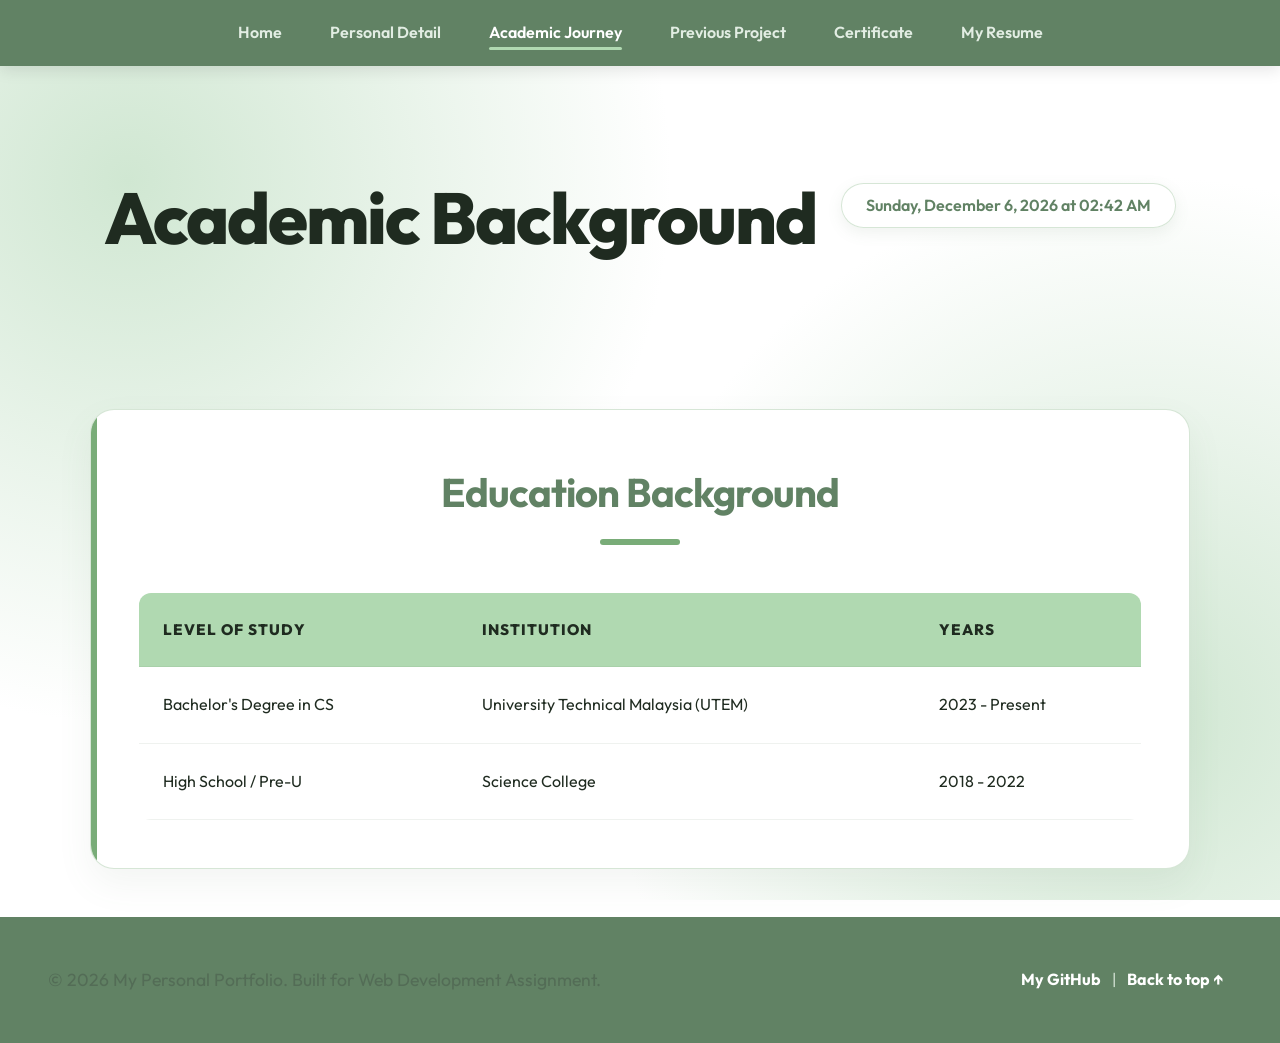
==== academic.html @ 85482de9 "Initial commit" ====
<!DOCTYPE html>
<html lang="en">

<head>
    <meta charset="UTF-8">
    <meta name="viewport" content="width=device-width, initial-scale=1.0">
    <title>Academic Journey - My Portfolio</title>
    <link rel="preconnect" href="https://fonts.googleapis.com">
    <link rel="preconnect" href="https://fonts.gstatic.com" crossorigin>
    <link href="https://fonts.googleapis.com/css2?family=Outfit:wght@300;400;600;700&display=swap" rel="stylesheet">
    <link rel="stylesheet" href="styles.css">
</head>

<body>
    <header id="top">
        <nav>
            <ul class="nav-links">
                <li><a href="index.html">Home</a></li>
                <li><a href="personal_detail.html">Personal Detail</a></li>
                <li><a href="academic.html" class="active">Academic Journey</a></li>
                <li><a href="projects.html">Previous Project</a></li>
                <li><a href="certificates.html">Certificate</a></li>
                <li><a href="resume.html">My Resume</a></li>
            </ul>
        </nav>
        <div class="hero">
            <h1>Academic Background</h1>
            <p id="datetime-display"></p>
        </div>
    </header>

    <main>
        <!-- EDUCATION TABLE -->
        <section id="education" class="container bg-light">
            <h2>Education Background</h2>
            <article>
                <table class="education-table">
                    <thead>
                        <tr>
                            <th>Level of Study</th>
                            <th>Institution</th>
                            <th>Years</th>
                        </tr>
                    </thead>
                    <tbody>
                        <tr>
                            <td>Bachelor's Degree in CS</td>
                            <td>University Technical Malaysia (UTEM)</td>
                            <td>2023 - Present</td>
                        </tr>
                        <tr>
                            <td>High School / Pre-U</td>
                            <td>Science College</td>
                            <td>2018 - 2022</td>
                        </tr>
                    </tbody>
                </table>
            </article>
        </section>
    </main>

    <footer>
        <p>&copy; 2026 My Personal Portfolio. Built for Web Development Assignment.</p>
        <div class="footer-links">
            <a href="https://github.com/" target="_blank" rel="noopener">My GitHub</a> |
            <a href="#top">Back to top ↑</a>
        </div>
    </footer>

    <script src="script.js"></script>
</body>

</html>
---- styles.css ----
/* =======================================================
   PREMIUM GREEN & WHITE THEME
   ======================================================= */

/* Custom Variables for the Green Theme */
:root {
    --color-dark: #618264;      /* Deepest Green - Used for Top Nav */
    --color-medium: #79AC78;    /* Medium Green */
    --color-light: #B0D9B1;     /* Light Green */
    --color-bg: #D0E7D2;        /* Very Light Green */
    
    --text-main: #1f2b20;       /* Very dark green for high contrast readability */
    --text-muted: #536c56;      /* Muted dark green */
    
    --card-bg: #ffffff;
    --card-border: rgba(121, 172, 120, 0.3);
    --card-shadow: 0 15px 35px rgba(97, 130, 100, 0.08);
}

/* Reset and Global Styles */
* {
    box-sizing: border-box;
    margin: 0;
    padding: 0;
}

body {
    font-family: 'Outfit', sans-serif;
    /* Combination of white and green for the body */
    background-color: #ffffff;
    background-image: 
        radial-gradient(circle at 10% 20%, var(--color-bg) 0%, transparent 40%),
        radial-gradient(circle at 90% 80%, var(--color-bg) 0%, transparent 40%);
    background-attachment: fixed;
    color: var(--text-main);
    line-height: 1.7;
    scroll-behavior: smooth;
    min-height: 100vh;
    display: flex;
    flex-direction: column;
    overflow-x: hidden;
}

main {
    flex: 1;
    animation: fadeIn 0.8s ease-out; /* Page load animation */
}

@keyframes fadeIn {
    from { opacity: 0; transform: translateY(15px); }
    to { opacity: 1; transform: translateY(0); }
}

/* ---------------- HEADER & NAV ---------------- */
header {
    /* No heavy gradient behind hero, keep it clean */
    background: transparent;
}

nav {
    display: flex;
    justify-content: center;
    align-items: center;
    padding: 1.2rem 5%;
    /* Dark Blue Navigation Bar */
    background-color: var(--color-dark);
    position: sticky;
    top: 0;
    z-index: 1000;
    box-shadow: 0 4px 15px rgba(0, 0, 0, 0.1);
}

.nav-links {
    list-style: none;
    display: flex;
    gap: 3rem;
    flex-wrap: wrap;
    justify-content: center;
}

.nav-links a {
    color: #e2ede3; /* Lightest contrast */
    text-decoration: none;
    font-size: 1rem;
    font-weight: 600;
    position: relative;
    padding: 0.5rem 0;
    transition: color 0.3s ease;
}

/* Micro-interaction: Animated Underline on Navbar */
.nav-links a::after {
    content: '';
    position: absolute;
    width: 0;
    height: 3px;
    bottom: 0;
    left: 0;
    background-color: var(--color-light); /* Light green underline */
    border-radius: 2px;
    transition: width 0.3s ease;
}

.nav-links a:hover, .nav-links a.active {
    color: #ffffff; /* Brilliant white on hover/active */
}

.nav-links a:hover::after, .nav-links a.active::after {
    width: 100%;
}

/* ---------------- HERO SECTION ---------------- */
.hero {
    display: flex;
    align-items: center;
    justify-content: space-between;
    padding: 7rem 5% 6rem;
    position: relative;
    max-width: 1200px;
    margin: 0 auto;
    text-align: left;
}

.hero-content {
    flex: 1;
    max-width: 50%;
}

.hero-image {
    flex: 1;
    display: flex;
    justify-content: flex-end;
}

.blob-img {
    width: 450px;
    height: 450px;
    object-fit: cover;
    border-radius: 60% 40% 30% 70% / 60% 30% 70% 40%;
    animation: morph 8s ease-in-out infinite;
    box-shadow: 0 15px 35px rgba(97, 130, 100, 0.2);
    border: 5px solid var(--color-light);
}

@keyframes morph {
    0% { border-radius: 60% 40% 30% 70% / 60% 30% 70% 40%; }
    50% { border-radius: 30% 60% 70% 40% / 50% 60% 30% 60%; }
    100% { border-radius: 60% 40% 30% 70% / 60% 30% 70% 40%; }
}

.hero h1 {
    font-size: 4.5rem;
    font-weight: 800;
    color: var(--text-main);
    margin-bottom: 0.5rem;
    letter-spacing: -2px;
    line-height: 1.1;
}

.role-text {
    font-size: 1.8rem;
    color: var(--text-muted);
    margin-bottom: 1.5rem;
    font-weight: 600;
}

.hero-desc {
    font-size: 1.1rem;
    color: var(--text-muted);
    margin-bottom: 2rem;
    max-width: 90%;
}

#datetime-display {
    color: var(--color-dark);
    font-size: 1rem;
    font-weight: 600;
    background: rgba(255, 255, 255, 0.9);
    display: inline-block;
    padding: 0.5rem 1.5rem;
    border-radius: 30px;
    box-shadow: 0 5px 15px rgba(97, 130, 100, 0.1);
    border: 1px solid var(--card-border);
    margin-bottom: 2rem;
}

/* ---------------- LAYOUT CONTAINERS ---------------- */
.container {
    max-width: 1100px;
    margin: 0 auto;
    padding: 3rem 2rem;
}

.bg-light, .contact-form, .placeholder-content {
    background: var(--card-bg);
    border-radius: 24px;
    box-shadow: var(--card-shadow);
    border: 1px solid var(--card-border);
    padding: 3rem;
    margin: 3rem auto;
    transition: transform 0.4s ease, box-shadow 0.4s ease;
    position: relative;
    overflow: hidden;
}

/* Green accent strip on the left side of cards */
.bg-light::before, .contact-form::before, .placeholder-content::before {
    content: '';
    position: absolute;
    top: 0;
    left: 0;
    width: 6px;
    height: 100%;
    background: var(--color-medium);
}

.bg-light:hover, .contact-form:hover, .placeholder-content:hover {
    transform: translateY(-8px);
    box-shadow: 0 25px 45px rgba(97, 130, 100, 0.15);
}

h2 {
    font-size: 2.5rem;
    margin-bottom: 3rem;
    text-align: center;
    color: var(--color-dark);
    position: relative;
    letter-spacing: -1px;
}

h2::after {
    content: '';
    width: 80px;
    height: 6px;
    background: var(--color-medium);
    display: block;
    margin: 0.8rem auto 0;
    border-radius: 10px;
}

h3 {
    color: var(--color-dark);
    font-size: 1.5rem;
    margin-bottom: 0.8rem;
}

p {
    color: var(--text-muted);
    font-size: 1.1rem;
}

/* ---------------- ABOUT SECTION ---------------- */
.about-content {
    display: flex;
    align-items: center;
    justify-content: center;
    gap: 3rem;
    flex-wrap: wrap;
    background: transparent;
    padding: 2rem 0;
    position: relative;
}

.img-wrapper {
    flex-shrink: 0;
    position: relative;
}

.profile-img {
    width: 300px;
    height: 300px;
    border-radius: 50%;
    object-fit: cover;
    border: 3px solid var(--color-dark);
    box-shadow: 0 15px 35px rgba(97, 130, 100, 0.1);
    transition: all 0.5s ease;
}

.profile-img:hover {
    transform: scale(1.02);
}

.about-text {
    flex: 1;
    min-width: 320px;
    max-width: 500px;
}

.detail-box {
    border: 2px solid var(--color-dark);
    padding: 0.8rem 1.5rem;
    margin-bottom: 1rem;
    background: transparent;
    color: var(--color-dark);
    font-weight: 700;
    font-size: 2rem;
    display: block;
    width: 100%;
}

.detail-box.subtitle {
    font-size: 1.5rem;
    font-weight: 600;
}

.detail-box.info {
    font-size: 1rem;
    font-weight: 500;
    line-height: 1.6;
}

.detail-box.info a {
    color: var(--color-dark);
    text-decoration: none;
}

.hidden {
    display: none !important;
    opacity: 0;
}

#hobbies-section {
    margin-top: 2rem;
    padding: 1.5rem;
    background: var(--color-bg); /* Very light green */
    border-left: 5px solid var(--color-dark);
    border-radius: 12px;
    box-shadow: 0 5px 15px rgba(0,0,0,0.03);
    animation: slideDown 0.4s ease-out forwards;
}

@keyframes slideDown {
    from { opacity: 0; transform: translateY(-10px); }
    to { opacity: 1; transform: translateY(0); }
}

#hobbies-section ul {
    margin-left: 2rem;
    margin-top: 0.8rem;
    color: var(--text-main);
    font-weight: 600;
}

#hobbies-section li { margin-bottom: 0.5rem; }
#hobbies-section li::marker { color: var(--color-dark); }

/* Buttons */
.btn {
    background: var(--color-dark);
    color: white;
    padding: 1rem 2rem;
    border: none;
    border-radius: 50px;
    font-size: 1.05rem;
    font-weight: 700;
    cursor: pointer;
    margin-top: 2rem;
    transition: all 0.3s cubic-bezier(0.175, 0.885, 0.32, 1.275);
    box-shadow: 0 8px 20px rgba(97, 130, 100, 0.2);
    font-family: inherit;
    position: relative;
    overflow: hidden;
    z-index: 1;
}

.btn::before {
    content: '';
    position: absolute;
    top: 0; left: 0; right: 0; bottom: 0;
    background: var(--color-medium);
    z-index: -1;
    transition: opacity 0.3s ease;
    opacity: 0;
}

.btn:hover {
    transform: translateY(-4px);
    box-shadow: 0 15px 25px rgba(97, 130, 100, 0.3);
}
.btn:hover::before { opacity: 1; }

/* ---------------- TABLE STYLING ---------------- */
.education-table {
    width: 100%;
    border-collapse: separate;
    border-spacing: 0;
    background-color: var(--card-bg);
    border-radius: 12px;
    overflow: hidden;
}

.education-table th, .education-table td {
    padding: 1.5rem;
    text-align: left;
    border-bottom: 1px solid rgba(97, 130, 100, 0.1);
}

.education-table th {
    background: var(--color-light); /* Light Green Header */
    color: var(--text-main);
    font-weight: 800;
    text-transform: uppercase;
    font-size: 0.95rem;
    letter-spacing: 1px;
}

.education-table tr {
    transition: all 0.3s ease;
}

.education-table tbody tr:hover {
    background-color: var(--color-bg); /* Very light green on hover */
    transform: scale(1.01);
    box-shadow: 0 5px 15px rgba(97, 130, 100, 0.05);
}

/* ---------------- FORM STYLING ---------------- */
.form-group {
    margin-bottom: 2rem;
}

.form-group label {
    display: block;
    margin-bottom: 0.8rem;
    color: var(--color-dark);
    font-weight: 700;
    font-size: 1rem;
    margin-left: 0.5rem;
}

.form-group input, .form-group textarea {
    width: 100%;
    padding: 1.2rem;
    background: #ffffff;
    border: 2px solid var(--color-light);
    border-radius: 16px;
    color: var(--text-main);
    font-family: inherit;
    font-size: 1rem;
    font-weight: 500;
    transition: all 0.3s ease;
}

.form-group input::placeholder, .form-group textarea::placeholder {
    color: #9cbda0;
}

.form-group input:focus, .form-group textarea:focus {
    outline: none;
    border-color: var(--color-dark);
    box-shadow: 0 0 0 4px rgba(97, 130, 100, 0.1);
    transform: translateY(-2px);
}

/* ---------------- FOOTER ---------------- */
footer {
    text-align: center;
    padding: 3rem;
    background: var(--color-dark); /* Dark Green Footer */
    color: #d1dfd2; /* Lighter text for footer */
    display: flex;
    justify-content: space-between;
    align-items: center;
    flex-wrap: wrap;
    margin-top: auto;
}

.footer-links a {
    color: #ffffff;
    text-decoration: none;
    font-weight: 700;
    position: relative;
    padding: 0.2rem 0;
    transition: color 0.3s;
    margin: 0 0.5rem;
}

.footer-links a::after {
    content: '';
    position: absolute;
    width: 100%;
    height: 2px;
    bottom: -2px;
    left: 0;
    background-color: var(--color-light);
    transform: scaleX(0);
    transform-origin: right;
    transition: transform 0.3s ease;
}

.footer-links a:hover::after {
    transform: scaleX(1);
    transform-origin: left;
}

/* ---------------- SKILLS SECTION ---------------- */
.skills-grid {
    display: grid;
    grid-template-columns: repeat(auto-fit, minmax(120px, 1fr));
    gap: 2rem;
    justify-items: center;
    margin-top: 3rem;
}

.skill-item {
    display: flex;
    flex-direction: column;
    align-items: center;
}

.circular-progress {
    position: relative;
    width: 100px;
    height: 100px;
    border-radius: 50%;
    background: conic-gradient(var(--color-dark) var(--progress), var(--color-light) 0deg);
    display: flex;
    justify-content: center;
    align-items: center;
    margin-bottom: 1rem;
    box-shadow: 0 5px 15px rgba(97, 130, 100, 0.1);
}

.circular-progress::before {
    content: "";
    position: absolute;
    width: 80px;
    height: 80px;
    border-radius: 50%;
    background-color: var(--color-bg);
}

.progress-value {
    position: relative;
    font-weight: 700;
    font-size: 1.2rem;
    color: var(--text-main);
}

.skill-name {
    text-align: center;
    font-weight: 700;
    font-size: 1rem;
    color: var(--color-dark);
}

/* Responsive Design */
@media (max-width: 768px) {
    .nav-links {
        display: flex;
        flex-direction: column;
        align-items: center;
        width: 100%;
        margin-top: 1rem;
        gap: 1rem;
    }
    nav {
        display: flex;
        flex-direction: column;
    }
    
    .hero h1 {
        font-size: 3rem;
    }
    
    .about-content {
        flex-direction: column;
        text-align: center;
        gap: 3rem;
        padding: 2rem;
    }
    
    .bg-light, .contact-form, .placeholder-content {
        padding: 2rem;
    }

    footer {
        flex-direction: column;
        gap: 1.5rem;
    }
}
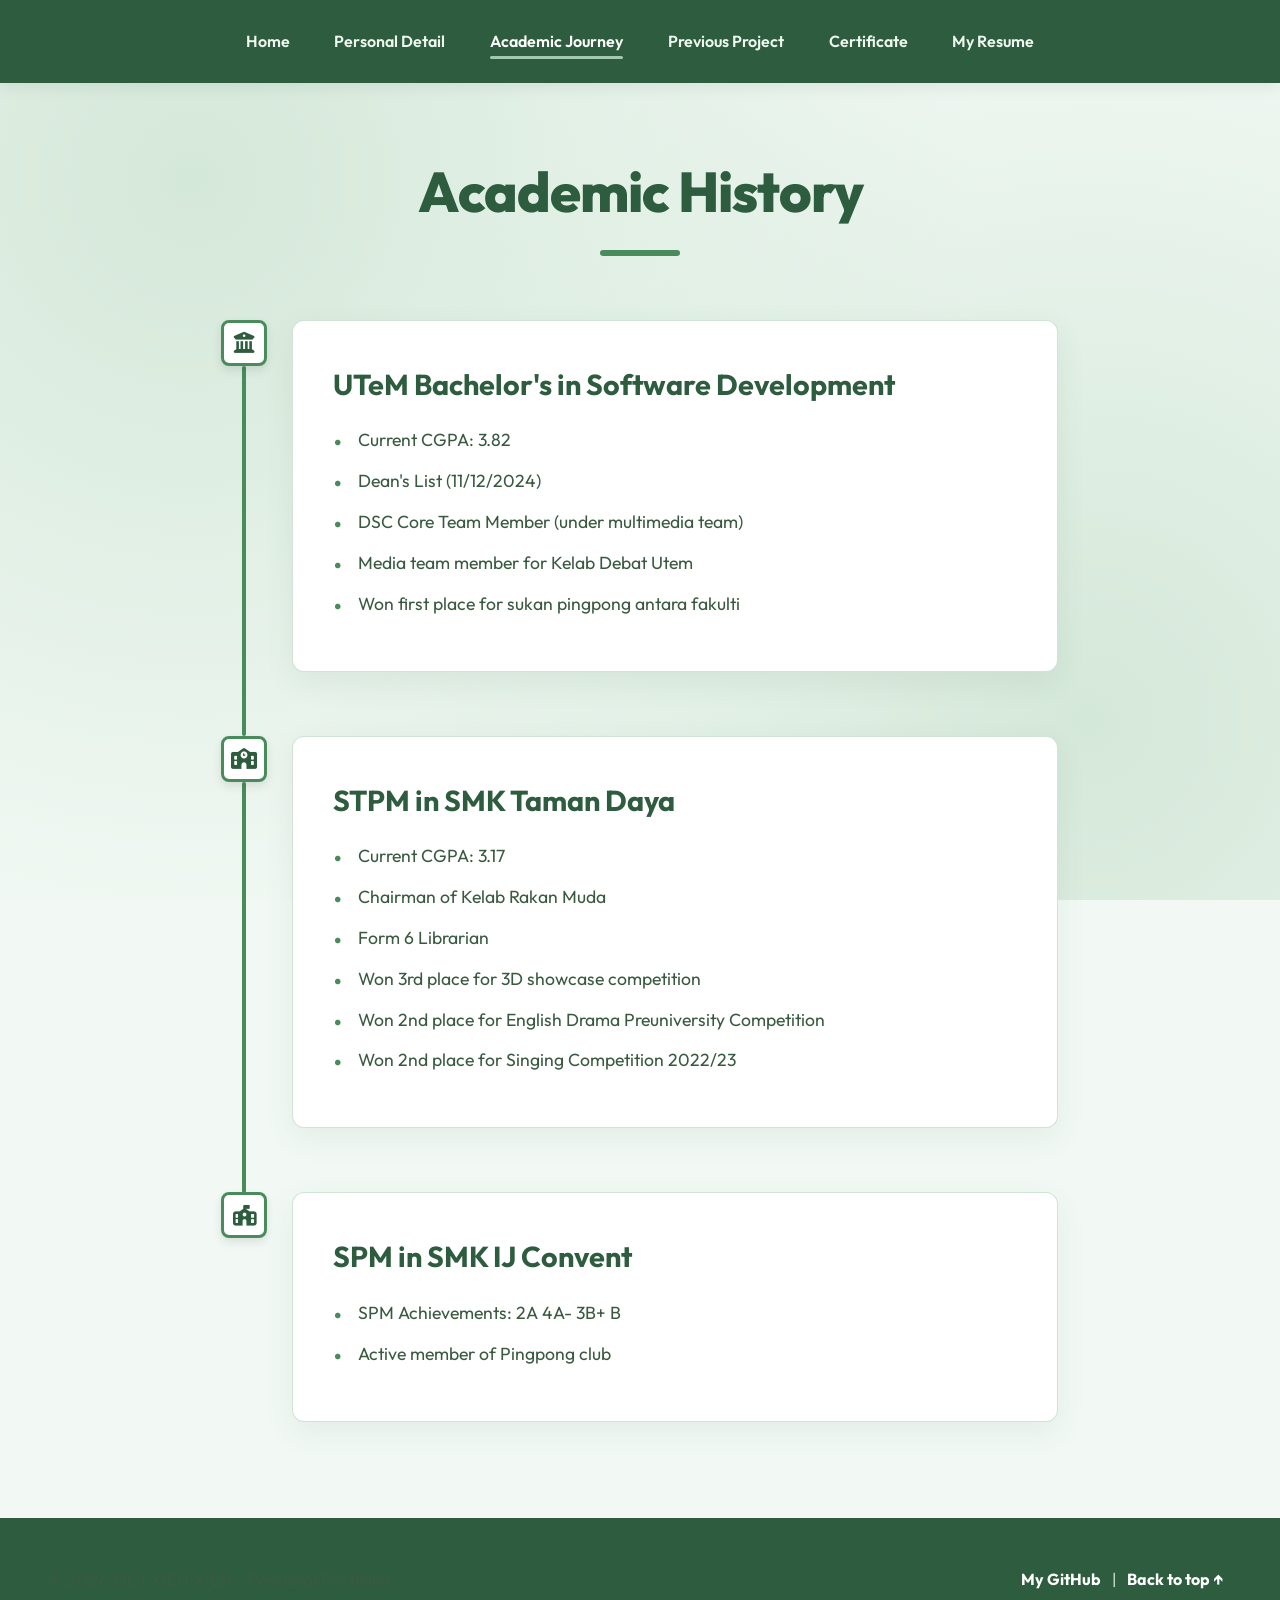
==== commit c9102ae4: "just complete until description and linked button on projects.html" ====
--- a/academic.html
+++ b/academic.html
@@ -1,3 +1,4 @@
+<!-- academic.html -->
 <!DOCTYPE html>
 <html lang="en">
 
@@ -9,6 +10,7 @@
     <link rel="preconnect" href="https://fonts.gstatic.com" crossorigin>
     <link href="https://fonts.googleapis.com/css2?family=Outfit:wght@300;400;600;700&display=swap" rel="stylesheet">
     <link rel="stylesheet" href="styles.css">
+    <link rel="stylesheet" href="https://cdnjs.cloudflare.com/ajax/libs/font-awesome/6.4.0/css/all.min.css">
 </head>
 
 <body>
@@ -23,44 +25,68 @@
                 <li><a href="resume.html">My Resume</a></li>
             </ul>
         </nav>
-        <div class="hero">
+        <div class="hero" style="display:none;">
             <h1>Academic Background</h1>
             <p id="datetime-display"></p>
         </div>
     </header>
 
     <main>
-        <!-- EDUCATION TABLE -->
-        <section id="education" class="container bg-light">
-            <h2>Education Background</h2>
-            <article>
-                <table class="education-table">
-                    <thead>
-                        <tr>
-                            <th>Level of Study</th>
-                            <th>Institution</th>
-                            <th>Years</th>
-                        </tr>
-                    </thead>
-                    <tbody>
-                        <tr>
-                            <td>Bachelor's Degree in CS</td>
-                            <td>University Technical Malaysia (UTEM)</td>
-                            <td>2023 - Present</td>
-                        </tr>
-                        <tr>
-                            <td>High School / Pre-U</td>
-                            <td>Science College</td>
-                            <td>2018 - 2022</td>
-                        </tr>
-                    </tbody>
-                </table>
-            </article>
+        <section class="academic-container">
+            <h2 class="academic-title">Academic History</h2>
+
+            <div class="timeline">
+                <div class="timeline-item">
+                    <div class="timeline-icon">
+                        <i class="fa-solid fa-building-columns"></i>
+                    </div>
+                    <div class="timeline-content">
+                        <h3>UTeM Bachelor's in Software Development</h3>
+                        <ul>
+                            <li>Current CGPA: 3.82</li>
+                            <li>Dean's List (11/12/2024)</li>
+                            <li>DSC Core Team Member (under multimedia team)</li>
+                            <li>Media team member for Kelab Debat Utem</li>
+                            <li>Won first place for sukan pingpong antara fakulti</li>
+                        </ul>
+                    </div>
+                </div>
+
+                <div class="timeline-item">
+                    <div class="timeline-icon">
+                        <i class="fa-solid fa-school"></i>
+                    </div>
+                    <div class="timeline-content">
+                        <h3>STPM in SMK Taman Daya</h3>
+                        <ul>
+                            <li>Current CGPA: 3.17</li>
+                            <li>Chairman of Kelab Rakan Muda</li>
+                            <li>Form 6 Librarian</li>
+                            <li>Won 3rd place for 3D showcase competition</li>
+                            <li>Won 2nd place for English Drama Preuniversity Competition</li>
+                            <li>Won 2nd place for Singing Competition 2022/23</li>
+                        </ul>
+                    </div>
+                </div>
+
+                <div class="timeline-item">
+                    <div class="timeline-icon">
+                        <i class="fa-solid fa-school-flag"></i>
+                    </div>
+                    <div class="timeline-content">
+                        <h3>SPM in SMK IJ Convent</h3>
+                        <ul>
+                            <li>SPM Achievements: 2A 4A- 3B+ B</li>
+                            <li>Active member of Pingpong club</li>
+                        </ul>
+                    </div>
+                </div>
+            </div>
         </section>
     </main>
 
     <footer>
-        <p>&copy; 2026 My Personal Portfolio. Built for Web Development Assignment.</p>
+        <p>&copy; 2026 OOI XIEN XIEN - Personal Portfolio.</p>
         <div class="footer-links">
             <a href="https://github.com/" target="_blank" rel="noopener">My GitHub</a> |
             <a href="#top">Back to top ↑</a>
@@ -68,6 +94,30 @@
     </footer>
 
     <script src="script.js"></script>
+    <script>
+        document.addEventListener("DOMContentLoaded", function () {
+            const observerOptions = {
+                root: null,
+                rootMargin: '0px',
+                threshold: 0.15
+            };
+
+            const observer = new IntersectionObserver((entries, observer) => {
+                entries.forEach(entry => {
+                    if (entry.isIntersecting) {
+                        entry.target.classList.add('show');
+                        observer.unobserve(entry.target);
+                    }
+                });
+            }, observerOptions);
+
+            const timelineItems = document.querySelectorAll('.timeline-item');
+            timelineItems.forEach((item, index) => {
+                item.style.setProperty('--anim-order', index);
+                observer.observe(item);
+            });
+        });
+    </script>
 </body>
 
 </html>
--- a/styles.css
+++ b/styles.css
@@ -1,20 +1,24 @@
 /* =======================================================
-   PREMIUM GREEN & WHITE THEME
+   PREMIUM GREEN & WHITE THEME — TEXT & ACCENTS
    ======================================================= */
-
-/* Custom Variables for the Green Theme */
 :root {
-    --color-dark: #618264;      /* Deepest Green - Used for Top Nav */
-    --color-medium: #79AC78;    /* Medium Green */
-    --color-light: #B0D9B1;     /* Light Green */
-    --color-bg: #D0E7D2;        /* Very Light Green */
-    
-    --text-main: #1f2b20;       /* Very dark green for high contrast readability */
-    --text-muted: #536c56;      /* Muted dark green */
-    
+    --color-dark: #2e5c3e;
+    /* deep green – primary */
+    --color-medium: #4a8b5c;
+    /* fresh medium green */
+    --color-light: #a1c9ab;
+    /* soft light green */
+    --color-bg: #d4e8d9; 
+    /* Slightly deeper light green */
+
+    --text-main: #1a2e1f;
+    /* dark green, high readability */
+    --text-muted: #3a5a40;
+    /* muted green for secondary text */
+
     --card-bg: #ffffff;
-    --card-border: rgba(121, 172, 120, 0.3);
-    --card-shadow: 0 15px 35px rgba(97, 130, 100, 0.08);
+    --card-border: rgba(74, 139, 92, 0.25);
+    --card-shadow: 0 15px 30px rgba(46, 92, 62, 0.08);
 }
 
 /* Reset and Global Styles */
@@ -26,18 +30,21 @@
 
 body {
     font-family: 'Outfit', sans-serif;
-    /* Combination of white and green for the body */
-    background-color: #ffffff;
-    background-image: 
-        radial-gradient(circle at 10% 20%, var(--color-bg) 0%, transparent 40%),
-        radial-gradient(circle at 90% 80%, var(--color-bg) 0%, transparent 40%);
+    background-color: #f2f9f4; 
+    /* changed from pure white to a very light green tint */
+    
+    background-image:
+        radial-gradient(circle at 15% 20%, var(--color-bg) 0%, transparent 60%),
+        radial-gradient(circle at 85% 80%, var(--color-bg) 0%, transparent 60%);
+    /* expanded gradient coverage */
+    
     background-attachment: fixed;
     color: var(--text-main);
-    line-height: 1.7;
+    line-height: 1.6;
+    min-height: 100vh;
+    display: flex;
+    flex-direction: column;
     scroll-behavior: smooth;
-    min-height: 100vh;
-    display: flex;
-    flex-direction: column;
     overflow-x: hidden;
 }
 
@@ -61,34 +68,32 @@
     display: flex;
     justify-content: center;
     align-items: center;
-    padding: 1.2rem 5%;
-    /* Dark Blue Navigation Bar */
+    padding: 1.8rem 5%; /* Increased navigation height */
     background-color: var(--color-dark);
     position: sticky;
     top: 0;
     z-index: 1000;
-    box-shadow: 0 4px 15px rgba(0, 0, 0, 0.1);
+    box-shadow: 0 6px 14px rgba(0, 0, 0, 0.06);
 }
 
 .nav-links {
     list-style: none;
     display: flex;
-    gap: 3rem;
+    gap: 2.8rem;
     flex-wrap: wrap;
     justify-content: center;
 }
 
 .nav-links a {
-    color: #e2ede3; /* Lightest contrast */
+    color: #edf7ef;
     text-decoration: none;
     font-size: 1rem;
     font-weight: 600;
-    position: relative;
     padding: 0.5rem 0;
-    transition: color 0.3s ease;
-}
-
-/* Micro-interaction: Animated Underline on Navbar */
+    position: relative;
+    transition: color 0.25s;
+}
+
 .nav-links a::after {
     content: '';
     position: absolute;
@@ -96,13 +101,13 @@
     height: 3px;
     bottom: 0;
     left: 0;
-    background-color: var(--color-light); /* Light green underline */
+    background-color: var(--color-light);
     border-radius: 2px;
     transition: width 0.3s ease;
 }
 
 .nav-links a:hover, .nav-links a.active {
-    color: #ffffff; /* Brilliant white on hover/active */
+    color: #ffffff;
 }
 
 .nav-links a:hover::after, .nav-links a.active::after {
@@ -579,3 +584,512 @@
         gap: 1.5rem;
     }
 }
+
+/* =======================================================
+   CERTIFICATES PAGE SPECIFIC STYLES
+   ======================================================= */
+
+.certificates-page .hero h1 {
+    color: var(--color-dark);
+    text-transform: uppercase;
+    font-size: 3.5rem;
+}
+
+.certificates-page h2.section-title {
+    text-align: left;
+    color: var(--color-dark);
+    font-size: 2.8rem;
+    margin-bottom: 2rem;
+    text-transform: uppercase;
+}
+
+.certificates-page h2.section-title::after {
+    display: none; /* Keep the clean look from the image */
+}
+
+.certificate-grid {
+    display: grid;
+    grid-template-columns: repeat(auto-fit, minmax(300px, 1fr));
+    gap: 2.5rem;
+    padding: 2rem 0;
+}
+
+.certificate-card {
+    background: #fff;
+    border-radius: 4px;
+    overflow: hidden;
+    box-shadow: 0 10px 20px rgba(0, 0, 0, 0.05);
+    transition: transform 0.3s ease, box-shadow 0.3s ease;
+    border: 1px solid #eee;
+    display: flex;
+    flex-direction: column;
+}
+
+.certificate-card:hover {
+    transform: translateY(-10px);
+    box-shadow: 0 20px 40px rgba(0, 0, 0, 0.1);
+}
+
+.certificate-img-container {
+    width: 100%;
+    aspect-ratio: 4 / 3;
+    overflow: hidden;
+    background: #f9f9f9;
+}
+
+.certificate-img-container.portrait {
+    aspect-ratio: 3 / 4;
+}
+
+.certificate-card img {
+    width: 100%;
+    height: 100%;
+    object-fit: cover;
+    display: block;
+}
+
+/* GitHub Section */
+.github-section {
+    background-color: var(--color-dark);
+    color: white;
+    padding: 5rem 5%;
+    text-align: center;
+    margin-top: 4rem;
+}
+
+.github-section h2 {
+    color: white;
+    font-size: 3rem;
+    margin-bottom: 3rem;
+}
+
+.github-section h2::after {
+    background: white;
+}
+
+.github-mockup {
+    max-width: 1000px;
+    margin: 0 auto;
+    background: white;
+    border-radius: 12px;
+    overflow: hidden;
+    box-shadow: 0 30px 60px rgba(0, 0, 0, 0.3);
+}
+
+.github-mockup img {
+    width: 100%;
+    display: block;
+}
+
+/* =======================================================
+   ACADEMIC PAGE (TIMELINE) STYLES
+   ======================================================= */
+
+.academic-container {
+    max-width: 900px;
+    margin: 4rem auto 6rem;
+    padding: 0 2rem;
+    flex: 1;
+}
+
+.academic-title {
+    text-align: center;
+    color: var(--color-dark);
+    font-size: 3.5rem;
+    margin-bottom: 4rem;
+    font-weight: 800;
+}
+
+.timeline {
+    position: relative;
+    padding: 0;
+}
+
+.timeline-item {
+    position: relative;
+    margin-bottom: 4rem;
+    padding-left: 70px;
+    opacity: 0;
+    transform: translateY(40px);
+    transition: opacity 0.5s ease-out, transform 0.5s ease-out;
+    transition-delay: calc(var(--anim-order, 0) * 0.3s);
+    z-index: 2;
+}
+
+.timeline-item.show {
+    opacity: 1;
+    transform: translateY(0);
+}
+
+.timeline-item::before {
+    content: '';
+    position: absolute;
+    top: 46px;
+    bottom: -4rem;
+    left: 20px;
+    width: 4px;
+    background: var(--color-medium);
+    z-index: 1;
+    border-radius: 3px;
+    transform-origin: top;
+    transform: scaleY(0);
+}
+
+.timeline-item.show::before {
+    animation: drawLine 0.4s linear forwards;
+    animation-delay: calc((var(--anim-order, 0) * 0.9s) + 0.5s);
+}
+
+@keyframes drawLine {
+    from { transform: scaleY(0); }
+    to { transform: scaleY(1); }
+}
+
+.timeline-item:last-child::before {
+    display: none;
+}
+
+.timeline-icon {
+    position: absolute;
+    left: -1px;
+    top: 0;
+    width: 46px;
+    height: 46px;
+    background: #ffffff;
+    border: 3px solid var(--color-medium);
+    border-radius: 8px;
+    display: flex;
+    justify-content: center;
+    align-items: center;
+    color: var(--color-dark);
+    font-size: 1.3rem;
+    z-index: 2;
+    box-shadow: 0 4px 10px rgba(0, 0, 0, 0.1);
+    transition: transform 0.3s ease, background 0.3s ease, color 0.3s ease;
+}
+
+.timeline-item:hover .timeline-icon {
+    transform: scale(1.15) rotate(5deg);
+    background: var(--color-dark);
+    color: #ffffff;
+    border-color: var(--color-dark);
+}
+
+.timeline-content {
+    background: #ffffff;
+    border-radius: 12px;
+    padding: 2.5rem;
+    box-shadow: 0 10px 30px rgba(46, 92, 62, 0.08);
+    position: relative;
+    transition: transform 0.3s ease, box-shadow 0.3s ease;
+    border: 1px solid var(--card-border);
+}
+
+.timeline-item:hover .timeline-content {
+    transform: translateY(-5px);
+    box-shadow: 0 15px 35px rgba(46, 92, 62, 0.15);
+}
+
+.timeline-content h3 {
+    color: var(--color-dark);
+    font-size: 1.8rem;
+    margin-bottom: 1.2rem;
+    font-weight: 700;
+}
+
+.timeline-content ul {
+    list-style-type: none;
+    padding: 0;
+}
+
+.timeline-content li {
+    position: relative;
+    padding-left: 25px;
+    margin-bottom: 0.8rem;
+    color: var(--text-muted);
+    font-size: 1.1rem;
+}
+
+.timeline-content li::before {
+    content: '•';
+    color: var(--color-medium);
+    font-size: 1.8rem;
+    position: absolute;
+    left: 0;
+    top: -7px;
+}
+
+/* =======================================================
+   PERSONAL DETAIL PAGE STYLES
+   ======================================================= */
+
+.about-section {
+    display: flex;
+    justify-content: center;
+    align-items: center;
+    gap: 3rem;
+    max-width: 1000px;
+    margin: 4rem auto;
+    padding: 0 2rem;
+}
+
+.profile-pic {
+    width: 320px;
+    height: 320px;
+    border-radius: 50%;
+    object-fit: cover;
+    border: 4px solid var(--color-dark);
+    box-shadow: 0 10px 20px rgba(0, 0, 0, 0.1);
+}
+
+.about-card {
+    background-color: var(--color-light);
+    border-radius: 16px;
+    padding: 2.5rem;
+    position: relative;
+    flex: 1;
+    box-shadow: 0 10px 30px rgba(0, 0, 0, 0.05);
+}
+
+.about-card h1 {
+    color: var(--color-dark);
+    font-size: 2.8rem;
+    font-weight: 800;
+    margin-bottom: 0.2rem;
+    line-height: 1.1;
+}
+
+.about-card h2 {
+    color: var(--color-dark);
+    font-size: 1.8rem;
+    font-weight: 700;
+    margin-bottom: 1.5rem;
+    text-align: left;
+    letter-spacing: normal;
+}
+
+.about-card h2::after { display: none; }
+
+.social-icons {
+    display: flex;
+    gap: 0.6rem;
+    margin-top: 1.5rem;
+    position: relative;
+    z-index: 2;
+}
+
+.social-icon {
+    width: 36px;
+    height: 36px;
+    display: flex;
+    justify-content: center;
+    align-items: center;
+    text-decoration: none;
+    transition: transform 0.3s ease;
+    filter: drop-shadow(0 2px 4px rgba(0, 0, 0, 0.1));
+}
+
+.social-icon:hover { transform: scale(1.1); }
+.social-icon img { width: 100%; height: 100%; object-fit: contain; }
+
+.stars-decor {
+    position: absolute;
+    bottom: 20px;
+    right: 20px;
+    width: 80px;
+    height: 80px;
+    z-index: 1;
+    pointer-events: none;
+}
+
+.gallery-section {
+    max-width: 1000px;
+    margin: 4rem auto;
+    padding: 0 2rem;
+    margin-bottom: 6rem;
+}
+
+.gallery-title {
+    color: var(--color-dark);
+    font-size: 2.5rem;
+    font-weight: 800;
+    text-align: left;
+    margin-bottom: 2rem;
+}
+
+.gallery-title::after { display: none; }
+
+.gallery-grid {
+    display: grid;
+    grid-template-columns: repeat(auto-fit, minmax(280px, 1fr));
+    gap: 1.5rem;
+}
+
+.gallery-item {
+    background-color: white;
+    border: 2px solid var(--color-dark);
+    padding: 4px;
+    box-shadow: 2px 2px 8px rgba(0, 0, 0, 0.15);
+    transition: transform 0.3s ease;
+}
+
+.gallery-item img {
+    width: 100%;
+    height: 350px;
+    object-fit: cover;
+    display: block;
+}
+
+/* =======================================================
+   PROJECTS PAGE STYLES
+   ======================================================= */
+
+.projects-header {
+    text-align: center;
+    color: var(--color-dark);
+    font-size: 3.5rem;
+    margin: 3rem 0 1rem;
+    font-weight: 800;
+}
+
+.projects-container {
+    max-width: 1200px;
+    margin: 2rem auto 6rem;
+    padding: 0 2rem;
+    display: flex;
+    flex-direction: column;
+    gap: 3.5rem;
+}
+
+.project-card {
+    display: flex;
+    background: var(--card-bg);
+    border-radius: 20px;
+    padding: 2.5rem;
+    box-shadow: 0 10px 30px rgba(46, 92, 62, 0.08);
+    border: 1px solid var(--card-border);
+    gap: 3rem;
+    transition: transform 0.4s ease, box-shadow 0.4s ease;
+    animation: slideUp 0.8s cubic-bezier(0.25, 0.46, 0.45, 0.94) forwards;
+    opacity: 0;
+    transform: translateY(30px);
+}
+
+.project-card:nth-child(2) { animation-delay: 0.2s; }
+.project-card:nth-child(3) { animation-delay: 0.4s; }
+.project-card:nth-child(4) { animation-delay: 0.6s; }
+
+@keyframes slideUp {
+    to {
+        opacity: 1;
+        transform: translateY(0);
+    }
+}
+
+.project-card:hover {
+    transform: translateY(-8px);
+    box-shadow: 0 20px 40px rgba(46, 92, 62, 0.15);
+}
+
+.project-gallery {
+    flex: 1;
+    display: grid;
+    grid-template-columns: 1fr 1fr;
+    gap: 1rem;
+    max-width: 50%;
+}
+
+.project-gallery .img-placeholder {
+    width: 100%;
+    aspect-ratio: 4/3;
+    background-color: #eef5f0;
+    border-radius: 8px;
+    border: 2px dashed rgba(74, 139, 92, 0.3);
+    display: flex;
+    justify-content: center;
+    align-items: center;
+    color: var(--color-medium);
+    font-size: 0.9rem;
+    font-weight: 600;
+    transition: transform 0.3s ease;
+    overflow: hidden;
+}
+
+.project-gallery img {
+    width: 100%;
+    height: 100%;
+    object-fit: cover;
+    border-radius: 8px;
+    transition: transform 0.3s ease;
+}
+
+.project-info {
+    flex: 1;
+    display: flex;
+    flex-direction: column;
+}
+
+.project-info h2 {
+    color: var(--color-dark);
+    font-size: 2.2rem;
+    margin-bottom: 1.2rem;
+    line-height: 1.3;
+}
+
+.project-info h2::after { display: none; }
+
+.project-buttons {
+    margin-top: auto;
+    display: flex;
+    gap: 1rem;
+    padding-top: 1.5rem;
+}
+
+.btn-outline {
+    display: inline-flex;
+    align-items: center;
+    justify-content: center;
+    padding: 0.7rem 1.8rem;
+    background-color: var(--color-bg);
+    color: var(--color-dark);
+    text-decoration: none;
+    border-radius: 30px;
+    font-weight: 700;
+    font-size: 1rem;
+    transition: all 0.3s ease;
+}
+
+.btn-outline:hover {
+    background-color: var(--color-medium);
+    color: white;
+    transform: translateY(-3px);
+}
+
+@media (max-width: 900px) {
+    .project-card {
+        flex-direction: column;
+        gap: 2rem;
+    }
+
+    .project-gallery {
+        max-width: 100%;
+    }
+
+    .project-info h2 {
+        font-size: 1.8rem;
+    }
+}
+
+@media (max-width: 600px) {
+    .projects-header {
+        font-size: 2.5rem;
+    }
+
+    .project-buttons {
+        flex-direction: column;
+    }
+
+    .btn-outline {
+        width: 100%;
+    }
+}
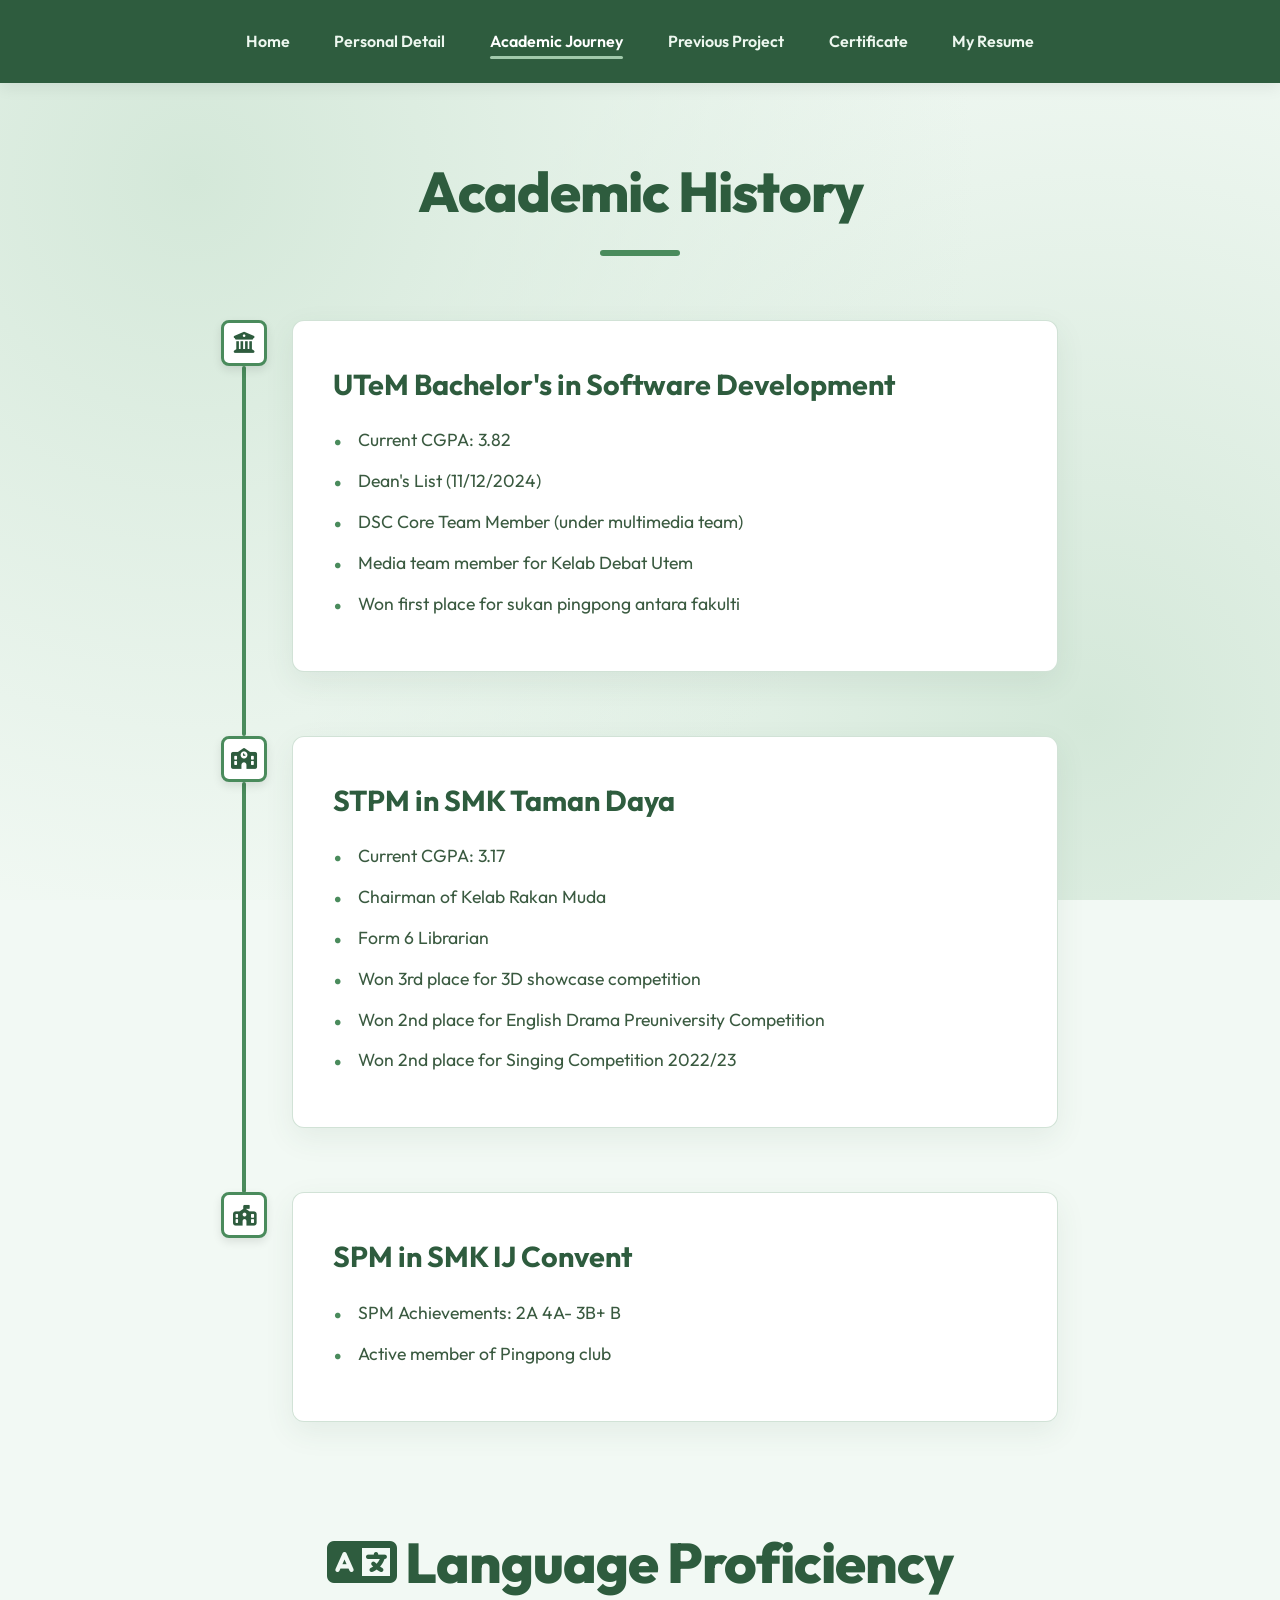
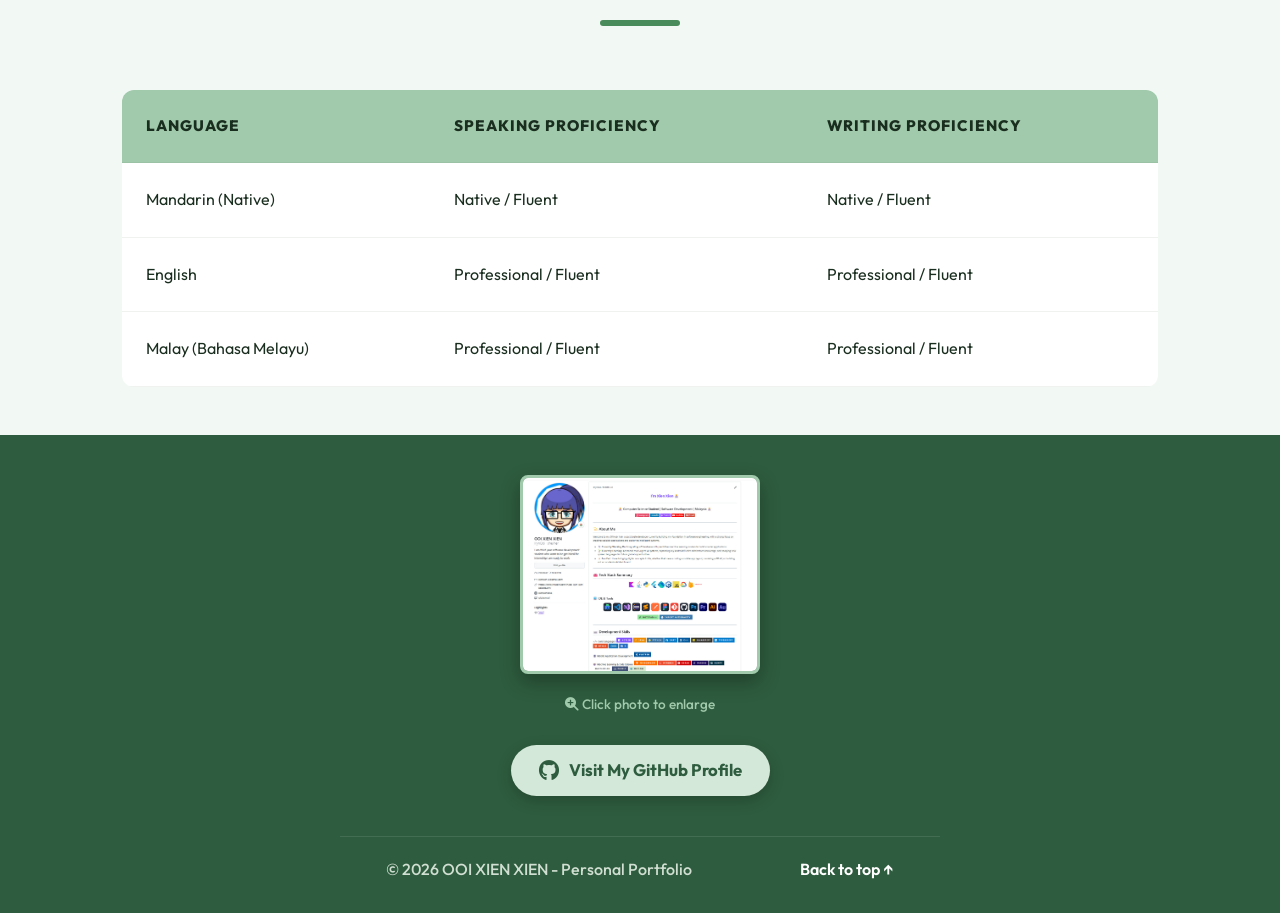
==== commit b0e4179f: "solved the view pdf issue" ====
--- a/academic.html
+++ b/academic.html
@@ -15,16 +15,7 @@
 
 <body>
     <header id="top">
-        <nav>
-            <ul class="nav-links">
-                <li><a href="index.html">Home</a></li>
-                <li><a href="personal_detail.html">Personal Detail</a></li>
-                <li><a href="academic.html" class="active">Academic Journey</a></li>
-                <li><a href="projects.html">Previous Project</a></li>
-                <li><a href="certificates.html">Certificate</a></li>
-                <li><a href="resume.html">My Resume</a></li>
-            </ul>
-        </nav>
+        <div id="nav-placeholder"></div>
         <div class="hero" style="display:none;">
             <h1>Academic Background</h1>
             <p id="datetime-display"></p>
@@ -83,15 +74,44 @@
                 </div>
             </div>
         </section>
+
+        <!-- LANGUAGE PROFICIENCY TABLE SECTION (Satisfies Table requirement professionally) -->
+        <section class="container" style="padding-top: 0;">
+            <h2 class="academic-title"><i class="fas fa-language"></i> Language Proficiency</h2>
+            <div style="overflow-x: auto;">
+                <table class="education-table">
+                    <thead>
+                        <tr>
+                            <th>Language</th>
+                            <th>Speaking Proficiency</th>
+                            <th>Writing Proficiency</th>
+                        </tr>
+                    </thead>
+                    <tbody>
+                        <tr>
+                            <td>Mandarin (Native)</td>
+                            <td>Native / Fluent</td>
+                            <td>Native / Fluent</td>
+                        </tr>
+                        <tr>
+                            <td>English</td>
+                            <td>Professional / Fluent</td>
+                            <td>Professional / Fluent</td>
+                        </tr>
+                        <tr>
+                            <td>Malay (Bahasa Melayu)</td>
+                            <td>Professional / Fluent</td>
+                            <td>Professional / Fluent</td>
+                        </tr>
+                    </tbody>
+                </table>
+            </div>
+        </section>
     </main>
 
-    <footer>
-        <p>&copy; 2026 OOI XIEN XIEN - Personal Portfolio.</p>
-        <div class="footer-links">
-            <a href="https://github.com/" target="_blank" rel="noopener">My GitHub</a> |
-            <a href="#top">Back to top ↑</a>
-        </div>
-    </footer>
+    <div id="footer-placeholder"></div>
+
+    <script src="components.js"></script>
 
     <script src="script.js"></script>
     <script>
@@ -119,5 +139,6 @@
         });
     </script>
 </body>
+<script src="components.js"></script>
 
 </html>
--- a/styles.css
+++ b/styles.css
@@ -1,3 +1,5 @@
+/* styles.css */
+
 /* =======================================================
    PREMIUM GREEN & WHITE THEME — TEXT & ACCENTS
    ======================================================= */
@@ -8,7 +10,7 @@
     /* fresh medium green */
     --color-light: #a1c9ab;
     /* soft light green */
-    --color-bg: #d4e8d9; 
+    --color-bg: #d4e8d9;
     /* Slightly deeper light green */
 
     --text-main: #1a2e1f;
@@ -30,14 +32,14 @@
 
 body {
     font-family: 'Outfit', sans-serif;
-    background-color: #f2f9f4; 
+    background-color: #f2f9f4;
     /* changed from pure white to a very light green tint */
-    
+
     background-image:
         radial-gradient(circle at 15% 20%, var(--color-bg) 0%, transparent 60%),
         radial-gradient(circle at 85% 80%, var(--color-bg) 0%, transparent 60%);
     /* expanded gradient coverage */
-    
+
     background-attachment: fixed;
     color: var(--text-main);
     line-height: 1.6;
@@ -50,12 +52,20 @@
 
 main {
     flex: 1;
-    animation: fadeIn 0.8s ease-out; /* Page load animation */
+    animation: fadeIn 0.8s ease-out;
+    /* Page load animation */
 }
 
 @keyframes fadeIn {
-    from { opacity: 0; transform: translateY(15px); }
-    to { opacity: 1; transform: translateY(0); }
+    from {
+        opacity: 0;
+        transform: translateY(15px);
+    }
+
+    to {
+        opacity: 1;
+        transform: translateY(0);
+    }
 }
 
 /* ---------------- HEADER & NAV ---------------- */
@@ -68,7 +78,8 @@
     display: flex;
     justify-content: center;
     align-items: center;
-    padding: 1.8rem 5%; /* Increased navigation height */
+    padding: 1.8rem 5%;
+    /* Increased navigation height */
     background-color: var(--color-dark);
     position: sticky;
     top: 0;
@@ -106,11 +117,13 @@
     transition: width 0.3s ease;
 }
 
-.nav-links a:hover, .nav-links a.active {
+.nav-links a:hover,
+.nav-links a.active {
     color: #ffffff;
 }
 
-.nav-links a:hover::after, .nav-links a.active::after {
+.nav-links a:hover::after,
+.nav-links a.active::after {
     width: 100%;
 }
 
@@ -148,9 +161,17 @@
 }
 
 @keyframes morph {
-    0% { border-radius: 60% 40% 30% 70% / 60% 30% 70% 40%; }
-    50% { border-radius: 30% 60% 70% 40% / 50% 60% 30% 60%; }
-    100% { border-radius: 60% 40% 30% 70% / 60% 30% 70% 40%; }
+    0% {
+        border-radius: 60% 40% 30% 70% / 60% 30% 70% 40%;
+    }
+
+    50% {
+        border-radius: 30% 60% 70% 40% / 50% 60% 30% 60%;
+    }
+
+    100% {
+        border-radius: 60% 40% 30% 70% / 60% 30% 70% 40%;
+    }
 }
 
 .hero h1 {
@@ -189,14 +210,167 @@
     margin-bottom: 2rem;
 }
 
-/* ---------------- LAYOUT CONTAINERS ---------------- */
+/* ---------------- CONTACT INFO ---------------- */
+.contact-info {
+    font-size: 1.1rem;
+    color: var(--text-muted);
+    margin-bottom: 2rem;
+    line-height: 1.8;
+}
+
+.contact-info i {
+    color: var(--color-dark);
+    margin-right: 10px;
+    width: 20px;
+    text-align: center;
+}
+
+.contact-info a {
+    color: var(--text-main);
+    text-decoration: none;
+    font-weight: 600;
+    transition: color 0.3s;
+}
+
+.contact-info a:hover {
+    color: var(--color-dark);
+}
+
+/* ---------------- LAYOUT CONTAINERS & SECTION CARDS ---------------- */
 .container {
     max-width: 1100px;
     margin: 0 auto;
     padding: 3rem 2rem;
 }
 
-.bg-light, .contact-form, .placeholder-content {
+.section-card {
+    background: var(--card-bg);
+    border-radius: 24px;
+    box-shadow: var(--card-shadow);
+    border: 1px solid var(--card-border);
+    padding: 3rem;
+    margin: 3rem auto;
+    transition: transform 0.4s ease, box-shadow 0.4s ease;
+}
+
+.section-card:hover {
+    transform: translateY(-8px);
+    box-shadow: 0 25px 45px rgba(97, 130, 100, 0.15);
+}
+
+/* ---------------- ACADEMIC GRID (HOME) ---------------- */
+.academic-grid {
+    display: grid;
+    grid-template-columns: repeat(auto-fit, minmax(350px, 1fr));
+    gap: 2.5rem;
+    margin-top: 1rem;
+}
+
+.academic-card {
+    background: var(--card-bg);
+    border-radius: 20px;
+    padding: 2.5rem;
+    box-shadow: var(--card-shadow);
+    border: 1px solid var(--card-border);
+    transition: transform 0.4s ease, box-shadow 0.4s ease;
+    display: flex;
+    flex-direction: column;
+}
+
+.academic-card:hover {
+    transform: translateY(-10px);
+    box-shadow: 0 25px 45px rgba(97, 130, 100, 0.15);
+}
+
+.card-header {
+    margin-bottom: 1.5rem;
+    border-bottom: 2px solid var(--color-bg);
+    padding-bottom: 1rem;
+}
+
+.card-header i {
+    font-size: 2rem;
+    color: var(--color-dark);
+    margin-bottom: 1rem;
+    display: block;
+}
+
+.card-header h3 {
+    font-size: 1.6rem;
+    margin-bottom: 0.4rem;
+}
+
+.institution {
+    color: var(--color-medium);
+    font-weight: 700;
+    font-size: 1.05rem;
+}
+
+.duration {
+    color: var(--text-muted);
+    font-size: 0.95rem;
+    font-style: italic;
+}
+
+.achievement-list {
+    list-style: none;
+    padding: 0;
+    margin-bottom: 1.5rem;
+}
+
+.achievement-list li {
+    margin-bottom: 0.8rem;
+    color: var(--text-muted);
+    display: flex;
+    align-items: flex-start;
+    gap: 12px;
+}
+
+.achievement-list li i {
+    color: var(--color-medium);
+    margin-top: 5px;
+    font-size: 0.9rem;
+}
+
+.subjects-taken h4 {
+    color: var(--color-dark);
+    margin-bottom: 1rem;
+    font-size: 1.1rem;
+}
+
+.subject-tags {
+    display: flex;
+    flex-wrap: wrap;
+    gap: 0.6rem;
+}
+
+.subject {
+    background: var(--color-bg);
+    color: var(--color-dark);
+    padding: 0.4rem 1rem;
+    border-radius: 50px;
+    font-size: 0.9rem;
+    font-weight: 600;
+}
+
+.decoration-quote {
+    text-align: center;
+    margin-top: 4rem;
+    font-size: 1.4rem;
+    color: var(--color-dark);
+    font-weight: 600;
+    font-style: italic;
+    opacity: 0.8;
+}
+
+.decoration-quote i {
+    margin: 0 10px;
+    color: var(--color-medium);
+}
+
+.bg-light,
+.contact-form,
+.placeholder-content {
     background: var(--card-bg);
     border-radius: 24px;
     box-shadow: var(--card-shadow);
@@ -209,7 +383,9 @@
 }
 
 /* Green accent strip on the left side of cards */
-.bg-light::before, .contact-form::before, .placeholder-content::before {
+.bg-light::before,
+.contact-form::before,
+.placeholder-content::before {
     content: '';
     position: absolute;
     top: 0;
@@ -219,7 +395,9 @@
     background: var(--color-medium);
 }
 
-.bg-light:hover, .contact-form:hover, .placeholder-content:hover {
+.bg-light:hover,
+.contact-form:hover,
+.placeholder-content:hover {
     transform: translateY(-8px);
     box-shadow: 0 25px 45px rgba(97, 130, 100, 0.15);
 }
@@ -327,16 +505,24 @@
 #hobbies-section {
     margin-top: 2rem;
     padding: 1.5rem;
-    background: var(--color-bg); /* Very light green */
+    background: var(--color-bg);
+    /* Very light green */
     border-left: 5px solid var(--color-dark);
     border-radius: 12px;
-    box-shadow: 0 5px 15px rgba(0,0,0,0.03);
+    box-shadow: 0 5px 15px rgba(0, 0, 0, 0.03);
     animation: slideDown 0.4s ease-out forwards;
 }
 
 @keyframes slideDown {
-    from { opacity: 0; transform: translateY(-10px); }
-    to { opacity: 1; transform: translateY(0); }
+    from {
+        opacity: 0;
+        transform: translateY(-10px);
+    }
+
+    to {
+        opacity: 1;
+        transform: translateY(0);
+    }
 }
 
 #hobbies-section ul {
@@ -346,8 +532,13 @@
     font-weight: 600;
 }
 
-#hobbies-section li { margin-bottom: 0.5rem; }
-#hobbies-section li::marker { color: var(--color-dark); }
+#hobbies-section li {
+    margin-bottom: 0.5rem;
+}
+
+#hobbies-section li::marker {
+    color: var(--color-dark);
+}
 
 /* Buttons */
 .btn {
@@ -371,7 +562,10 @@
 .btn::before {
     content: '';
     position: absolute;
-    top: 0; left: 0; right: 0; bottom: 0;
+    top: 0;
+    left: 0;
+    right: 0;
+    bottom: 0;
     background: var(--color-medium);
     z-index: -1;
     transition: opacity 0.3s ease;
@@ -382,7 +576,10 @@
     transform: translateY(-4px);
     box-shadow: 0 15px 25px rgba(97, 130, 100, 0.3);
 }
-.btn:hover::before { opacity: 1; }
+
+.btn:hover::before {
+    opacity: 1;
+}
 
 /* ---------------- TABLE STYLING ---------------- */
 .education-table {
@@ -394,14 +591,16 @@
     overflow: hidden;
 }
 
-.education-table th, .education-table td {
+.education-table th,
+.education-table td {
     padding: 1.5rem;
     text-align: left;
     border-bottom: 1px solid rgba(97, 130, 100, 0.1);
 }
 
 .education-table th {
-    background: var(--color-light); /* Light Green Header */
+    background: var(--color-light);
+    /* Light Green Header */
     color: var(--text-main);
     font-weight: 800;
     text-transform: uppercase;
@@ -414,7 +613,8 @@
 }
 
 .education-table tbody tr:hover {
-    background-color: var(--color-bg); /* Very light green on hover */
+    background-color: var(--color-bg);
+    /* Very light green on hover */
     transform: scale(1.01);
     box-shadow: 0 5px 15px rgba(97, 130, 100, 0.05);
 }
@@ -433,7 +633,8 @@
     margin-left: 0.5rem;
 }
 
-.form-group input, .form-group textarea {
+.form-group input,
+.form-group textarea {
     width: 100%;
     padding: 1.2rem;
     background: #ffffff;
@@ -446,11 +647,13 @@
     transition: all 0.3s ease;
 }
 
-.form-group input::placeholder, .form-group textarea::placeholder {
+.form-group input::placeholder,
+.form-group textarea::placeholder {
     color: #9cbda0;
 }
 
-.form-group input:focus, .form-group textarea:focus {
+.form-group input:focus,
+.form-group textarea:focus {
     outline: none;
     border-color: var(--color-dark);
     box-shadow: 0 0 0 4px rgba(97, 130, 100, 0.1);
@@ -461,8 +664,10 @@
 footer {
     text-align: center;
     padding: 3rem;
-    background: var(--color-dark); /* Dark Green Footer */
-    color: #d1dfd2; /* Lighter text for footer */
+    background: var(--color-dark);
+    /* Dark Green Footer */
+    color: #d1dfd2;
+    /* Lighter text for footer */
     display: flex;
     justify-content: space-between;
     align-items: center;
@@ -559,23 +764,109 @@
         margin-top: 1rem;
         gap: 1rem;
     }
+
     nav {
         display: flex;
         flex-direction: column;
     }
-    
+
+    .hero {
+        flex-direction: column;
+        /* Stacks text on top of the image */
+        padding: 3rem 5% 4rem;
+        /* Reduces the huge top spacing on mobile */
+        text-align: center;
+        /* Centers the text */
+        gap: 2.5rem;
+        /* Adds space between the text and the photo */
+    }
+
+    .hero-content {
+        max-width: 100%;
+        /* Overrides the 50% restriction from desktop */
+        display: flex;
+        flex-direction: column;
+        align-items: center;
+        /* Centers the button and contact info */
+    }
+
+    .hero-image {
+        justify-content: center;
+        /* Centers the image */
+        width: 100%;
+    }
+
+    .blob-img {
+        width: 280px;
+        /* Shrinks the image to fit mobile screens safely */
+        height: 280px;
+    }
+
     .hero h1 {
         font-size: 3rem;
-    }
-    
+        text-align: center;
+    }
+
+    .contact-info {
+        text-align: left;
+        /* Keeps the icons and text aligned neatly */
+        display: inline-block;
+    }
+
     .about-content {
         flex-direction: column;
         text-align: center;
         gap: 3rem;
         padding: 2rem;
     }
-    
-    .bg-light, .contact-form, .placeholder-content {
+
+    /* --> ADD THESE NEW RULES FOR THE PERSONAL DETAIL PAGE <-- */
+    .about-section {
+        flex-direction: column;
+        /* Stacks the photo on top of the text card */
+        text-align: center;
+        /* Centers the text */
+        gap: 2rem;
+        /* Adds breathing room between photo and card */
+        padding: 1rem;
+        /* Prevents it from touching the screen edges */
+    }
+
+    .profile-pic {
+        width: 240px;
+        /* Shrinks the photo so it fits perfectly on phones */
+        height: 240px;
+    }
+
+    .about-card {
+        padding: 2rem 1.5rem;
+        /* Slightly smaller padding for mobile screens */
+        width: 100%;
+        /* Ensures the green box doesn't overflow */
+    }
+
+    .about-card h2 {
+        text-align: center;
+        /* Centers your name on mobile */
+    }
+
+    .social-icons {
+        justify-content: center;
+        /* Centers your social media buttons */
+        flex-wrap: wrap;
+        /* Allows icons to wrap to a new line if needed */
+    }
+
+    .gallery-title {
+        text-align: center;
+        /* Centers the "My Gallery" text */
+    }
+
+    /* --> END OF PERSONAL DETAIL RULES <-- */
+
+    .bg-light,
+    .contact-form,
+    .placeholder-content {
         padding: 2rem;
     }
 
@@ -604,7 +895,8 @@
 }
 
 .certificates-page h2.section-title::after {
-    display: none; /* Keep the clean look from the image */
+    display: none;
+    /* Keep the clean look from the image */
 }
 
 .certificate-grid {
@@ -632,20 +924,112 @@
 
 .certificate-img-container {
     width: 100%;
-    aspect-ratio: 4 / 3;
-    overflow: hidden;
-    background: #f9f9f9;
-}
-
-.certificate-img-container.portrait {
-    aspect-ratio: 3 / 4;
-}
+    display: flex;
+    justify-content: center;
+    align-items: center;
+    background-color: transparent;
+    /* Remove background so it doesn't show as a frame */
+    padding: 10px;
+    /* Add small padding for breathing room */
+}
+
+/* Removed .portrait aspect-ratio to allow natural fit */
 
 .certificate-card img {
+    max-width: 100%;
+    height: auto;
+    object-fit: contain;
+    display: block;
+    margin: 0 auto;
+    border-radius: 4px;
+    /* Slight rounding for the image itself */
+    box-shadow: 0 4px 12px rgba(0, 0, 0, 0.1);
+    /* Subtle shadow for the certificate paper effect */
+}
+
+/* Modal / Lightbox Styles */
+.modal {
+    display: none;
+    position: fixed;
+    z-index: 2000;
+    padding-top: 50px;
+    left: 0;
+    top: 0;
     width: 100%;
     height: 100%;
-    object-fit: cover;
+    overflow: auto;
+    background-color: rgba(0, 0, 0, 0.9);
+    backdrop-filter: blur(5px);
+}
+
+.modal-content {
+    margin: auto;
     display: block;
+    /* Force the image to stretch to fill the screen safely */
+    width: 90vw;
+    height: 85vh;
+    object-fit: contain;
+    /* Keeps aspect ratio perfect, prevents stretching/squishing */
+    border-radius: 8px;
+    box-shadow: 0 0 30px rgba(255, 255, 255, 0.1);
+    animation: zoomIn 0.3s ease-out;
+}
+
+@keyframes zoomIn {
+    from {
+        transform: scale(0.7);
+        opacity: 0;
+    }
+
+    to {
+        transform: scale(1);
+        opacity: 1;
+    }
+}
+
+#modal-caption {
+    margin: auto;
+    display: block;
+    width: 80%;
+    max-width: 700px;
+    text-align: center;
+    color: #fff;
+    padding: 15px 0;
+    font-size: 1.2rem;
+    font-weight: 600;
+}
+
+.close-modal {
+    position: absolute;
+    top: 20px;
+    right: 35px;
+    color: #f1f1f1;
+    font-size: 40px;
+    font-weight: bold;
+    transition: 0.3s;
+    cursor: pointer;
+}
+
+.close-modal:hover,
+.close-modal:focus {
+    color: var(--color-light);
+    text-decoration: none;
+    cursor: pointer;
+}
+
+.certificate-card {
+    background: #fff;
+    border-radius: 4px;
+    overflow: hidden;
+    box-shadow: 0 10px 20px rgba(0, 0, 0, 0.05);
+    transition: transform 0.3s ease, box-shadow 0.3s ease;
+    border: 1px solid #eee;
+    display: flex;
+    flex-direction: column;
+    cursor: pointer;
+
+    /* ADD THIS LINE: Stops short landscape cards from stretching to match tall portrait cards */
+    align-self: start;
 }
 
 /* GitHub Section */
@@ -741,8 +1125,13 @@
 }
 
 @keyframes drawLine {
-    from { transform: scaleY(0); }
-    to { transform: scaleY(1); }
+    from {
+        transform: scaleY(0);
+    }
+
+    to {
+        transform: scaleY(1);
+    }
 }
 
 .timeline-item:last-child::before {
@@ -868,7 +1257,9 @@
     letter-spacing: normal;
 }
 
-.about-card h2::after { display: none; }
+.about-card h2::after {
+    display: none;
+}
 
 .social-icons {
     display: flex;
@@ -889,8 +1280,15 @@
     filter: drop-shadow(0 2px 4px rgba(0, 0, 0, 0.1));
 }
 
-.social-icon:hover { transform: scale(1.1); }
-.social-icon img { width: 100%; height: 100%; object-fit: contain; }
+.social-icon:hover {
+    transform: scale(1.1);
+}
+
+.social-icon img {
+    width: 100%;
+    height: 100%;
+    object-fit: contain;
+}
 
 .stars-decor {
     position: absolute;
@@ -917,7 +1315,9 @@
     margin-bottom: 2rem;
 }
 
-.gallery-title::after { display: none; }
+.gallery-title::after {
+    display: none;
+}
 
 .gallery-grid {
     display: grid;
@@ -975,9 +1375,17 @@
     transform: translateY(30px);
 }
 
-.project-card:nth-child(2) { animation-delay: 0.2s; }
-.project-card:nth-child(3) { animation-delay: 0.4s; }
-.project-card:nth-child(4) { animation-delay: 0.6s; }
+.project-card:nth-child(2) {
+    animation-delay: 0.2s;
+}
+
+.project-card:nth-child(3) {
+    animation-delay: 0.4s;
+}
+
+.project-card:nth-child(4) {
+    animation-delay: 0.6s;
+}
 
 @keyframes slideUp {
     to {
@@ -1036,7 +1444,9 @@
     line-height: 1.3;
 }
 
-.project-info h2::after { display: none; }
+.project-info h2::after {
+    display: none;
+}
 
 .project-buttons {
     margin-top: auto;
@@ -1093,3 +1503,141 @@
         width: 100%;
     }
 }
+
+/* Reduce gap between title and certificates */
+.certificates-page .hero {
+    padding-bottom: 1rem;
+}
+
+.certificates-page #certificates.container {
+    padding-top: 0;
+}
+
+/* =======================================================
+   SHOW MORE / SHOW LESS FEATURE
+   ======================================================= */
+.project-desc {
+    display: -webkit-box;
+    -webkit-line-clamp: 4;
+    /* Number of lines to show before cutting off */
+    -webkit-box-orient: vertical;
+    overflow: hidden;
+    transition: all 0.3s ease;
+    margin-bottom: 0.5rem;
+}
+
+.project-desc.expanded {
+    -webkit-line-clamp: unset;
+    /* Removes the limit when expanded */
+}
+
+.show-more-btn {
+    background: none;
+    border: none;
+    color: var(--color-medium);
+    /* Uses your existing green theme color */
+    font-weight: 700;
+    cursor: pointer;
+    padding: 0;
+    margin-bottom: 1.5rem;
+    font-family: inherit;
+    font-size: 1rem;
+    display: inline-flex;
+    align-items: center;
+    gap: 6px;
+    transition: color 0.3s ease;
+}
+
+.show-more-btn:hover {
+    color: var(--color-dark);
+    text-decoration: underline;
+}
+
+/* Add this anywhere above your media queries */
+.hamburger {
+    display: none;
+    /* Hidden on desktop */
+    background: none;
+    border: none;
+    color: white;
+    font-size: 2rem;
+    cursor: pointer;
+}
+
+/* ---------------- RESPONSIVE DESIGN (MOBILE) ---------------- */
+@media (max-width: 768px) {
+    nav {
+        display: flex;
+        flex-direction: row;
+        justify-content: space-between;
+        align-items: center;
+        padding: 1rem 5%;
+        position: relative;
+    }
+
+    .hamburger {
+        display: block;
+        margin-left: auto;
+        color: var(--color-light);
+        /* IMPORTANT: High z-index keeps the hamburger/X button visibly hovering ABOVE the sidebar */
+        z-index: 1001;
+        position: relative;
+    }
+
+    .nav-links {
+        /* 1. Change from absolute to fixed so it follows the screen */
+        position: fixed;
+        top: 0;
+        /* 2. Hide it completely off the right side of the screen */
+        right: -250px;
+        width: 250px;
+        height: 100vh;
+        /* Full screen height */
+        background-color: var(--color-dark);
+        flex-direction: column;
+        align-items: center;
+        justify-content: flex-start;
+        padding-top: 80px;
+        /* Pushes links down so they don't hide behind the X button */
+        gap: 0;
+        /* 3. Smooth sliding animation */
+        transition: right 0.4s cubic-bezier(0.4, 0, 0.2, 1);
+        margin-top: 0;
+        box-shadow: -5px 0 20px rgba(0, 0, 0, 0.4);
+        /* Nice shadow on the left edge */
+        z-index: 1000;
+        /* Sits underneath the hamburger icon */
+
+        /* Remove old dropdown logic */
+        max-height: none;
+        overflow-y: auto;
+    }
+
+    /* When Javascript adds the 'active' class, this slides the menu onto the screen */
+    .nav-links.active {
+        right: 0;
+    }
+
+    .nav-links li {
+        width: 100%;
+        /* Ensures the tap area spans the whole sidebar */
+    }
+
+    .nav-links a {
+        display: block;
+        padding: 1.5rem 0;
+        width: 100%;
+        text-align: center;
+        border-bottom: 1px solid rgba(255, 255, 255, 0.05);
+        font-size: 1.1rem;
+        /* Slightly larger text for easier finger tapping */
+    }
+
+    .nav-links li:last-child a {
+        border-bottom: none;
+    }
+
+    .nav-links a::after {
+        display: none;
+    }
+}
